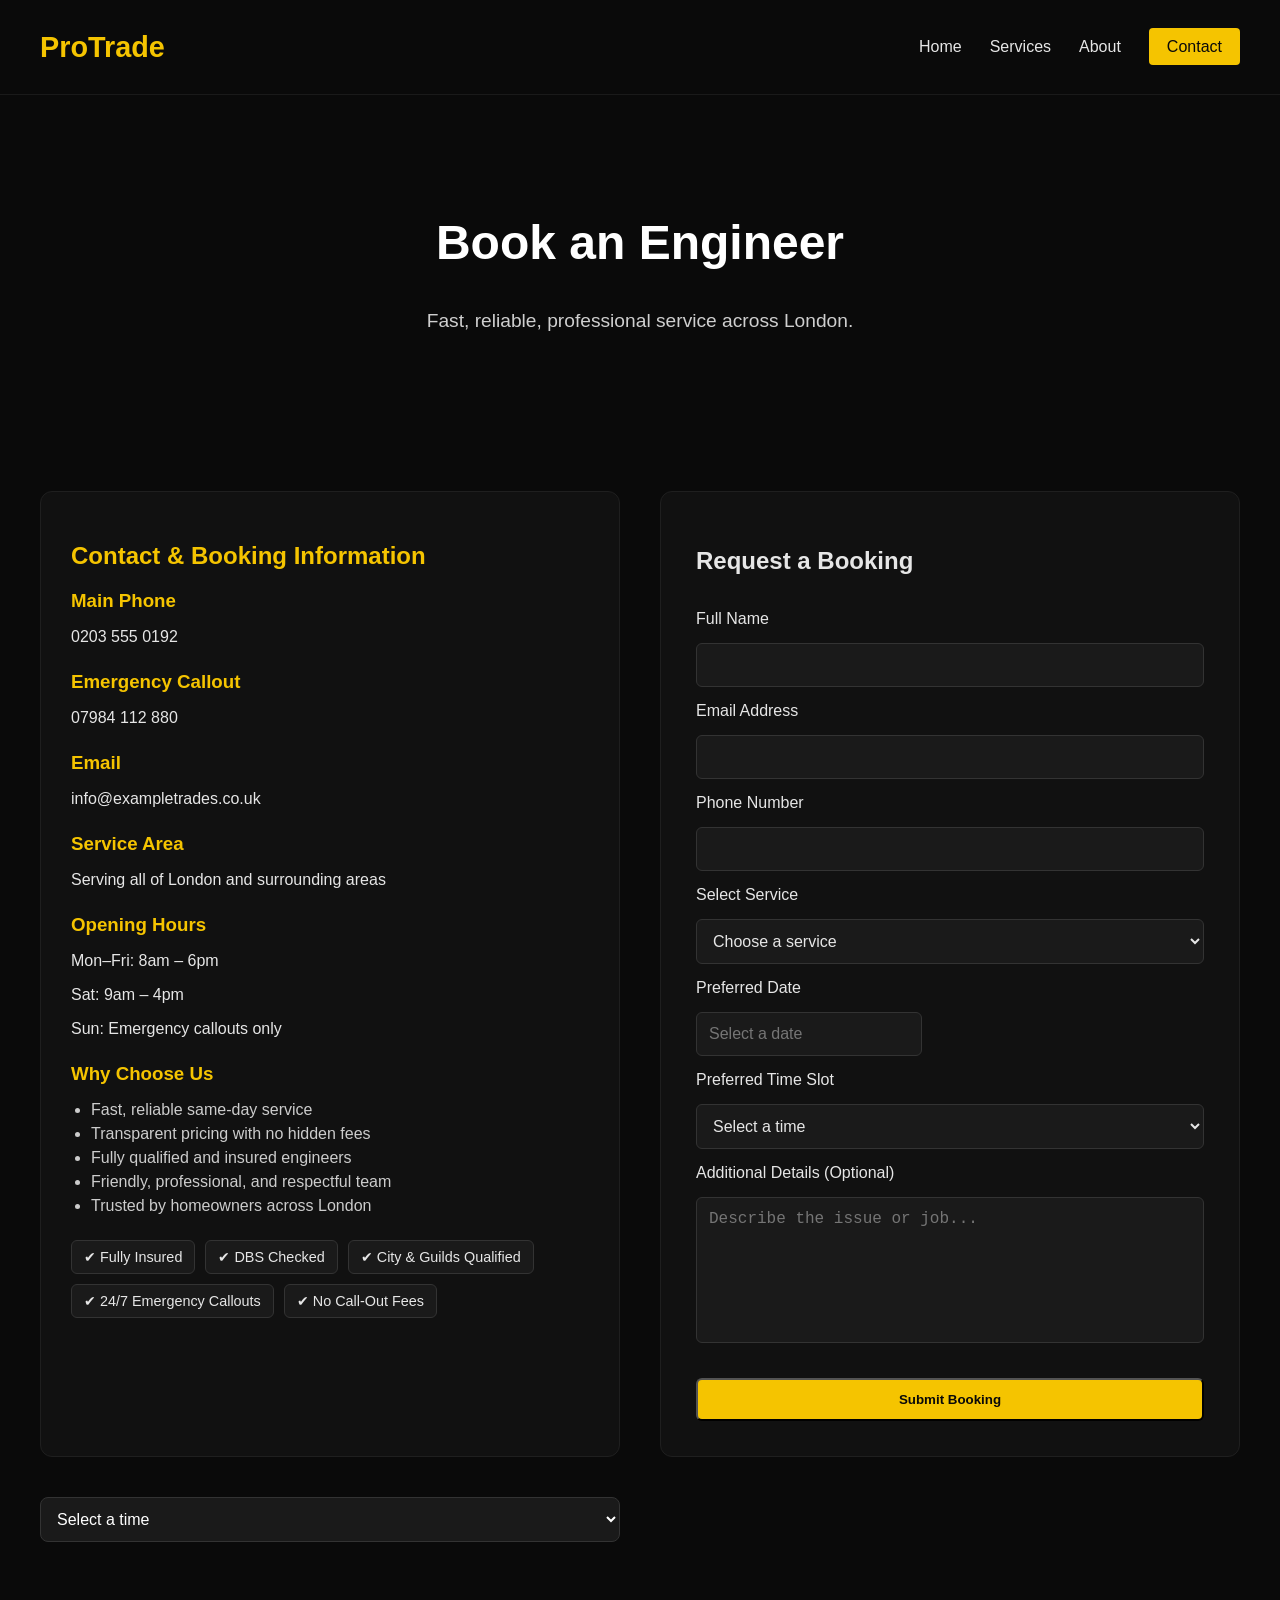
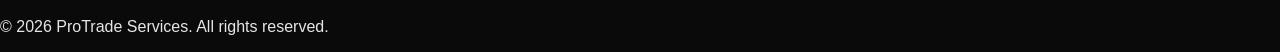
==== booking.html @ 28484be8 "Add files via upload" ====
<!DOCTYPE html>
<html lang="en">
<head>
    <meta charset="UTF-8">
    <meta name="viewport" content="width=device-width, initial-scale=1.0">
    <title>Book an Engineer – ProTrade Services</title>
    <link rel="stylesheet" href="style.css">
</head>
<body>

<header class="header">
    <div class="logo">ProTrade</div>
    <nav>
        <ul class="nav-links">
            <li><a href="index.html">Home</a></li>
            <li><a href="services.html">Services</a></li>
            <li><a href="about.html">About</a></li>
            <li><a href="contact.html" class="cta-btn">Contact</a></li>
        </ul>
    </nav>
</header>

<!-- HERO -->
<section class="booking-hero">
    <h1>Book an Engineer</h1>
    <p>Fast, reliable, professional service across London.</p>
</section>

<!-- MAIN BOOKING LAYOUT -->
<section class="booking-layout">

    <!-- LEFT COLUMN: TRUST + CONTACT -->
    <div class="booking-info">

        <h2>Contact & Booking Information</h2>

        <div class="info-block">
            <h3>Main Phone</h3>
            <p>0203 555 0192</p>
        </div>

        <div class="info-block">
            <h3>Emergency Callout</h3>
            <p>07984 112 880</p>
        </div>

        <div class="info-block">
            <h3>Email</h3>
            <p>info@exampletrades.co.uk</p>
        </div>

        <div class="info-block">
            <h3>Service Area</h3>
            <p>Serving all of London and surrounding areas</p>
        </div>

        <div class="info-block">
            <h3>Opening Hours</h3>
            <p>Mon–Fri: 8am – 6pm</p>
            <p>Sat: 9am – 4pm</p>
            <p>Sun: Emergency callouts only</p>
        </div>

        <div class="info-block">
            <h3>Why Choose Us</h3>
            <ul>
                <li>Fast, reliable same‑day service</li>
                <li>Transparent pricing with no hidden fees</li>
                <li>Fully qualified and insured engineers</li>
                <li>Friendly, professional, and respectful team</li>
                <li>Trusted by homeowners across London</li>
            </ul>
        </div>

        <div class="trust-badges">
            <span>✔ Fully Insured</span>
            <span>✔ DBS Checked</span>
            <span>✔ City & Guilds Qualified</span>
            <span>✔ 24/7 Emergency Callouts</span>
            <span>✔ No Call‑Out Fees</span>
        </div>

    </div>

    <!-- RIGHT COLUMN: BOOKING FORM -->
    <div class="booking-form-container">
        <form id="booking-form" class="booking-form">

            <h2>Request a Booking</h2>

            <label>Full Name</label>
            <input type="text" id="name" required>

            <label>Email Address</label>
            <input type="email" id="email" required>

            <label>Phone Number</label>
            <input type="tel" id="phone" required>

            <label>Select Service</label>
            <select id="service" required>
                <option value="">Choose a service</option>
                <option>Plumbing</option>
                <option>Electrical</option>
                <option>Gas Engineering</option>
                <option>Heating</option>
                <option>General Repairs</option>
            </select>

            <label>Preferred Date</label>
            <div class="calendar-wrapper">
                <input type="text" id="date" placeholder="Select a date" readonly required>
                <div id="calendar" class="calendar hidden"></div>
            </div>

            <p id="date-warning" class="date-warning" style="display:none;">
                This date is unavailable. Please choose another.
            </p>

            <label>Preferred Time Slot</label>
            <select id="time-slot" required>
                <option value="">Select a time</option>
            </select>

            <label>Additional Details (Optional)</label>
            <textarea id="details" placeholder="Describe the issue or job..."></textarea>

            <button type="submit" class="primary-btn">Submit Booking</button>

            <p id="confirmation-message" class="confirmation-message" style="display:none;">
                Thank you! Your booking request has been submitted. We’ll contact you shortly.
            </p>


        </form>
    </div>
<select id="time-select">
    <option value="">Select a time</option>
    <option value="08:00">08:00</option>
    <option value="10:00">10:00</option>
    <option value="12:00">12:00</option>
    <option value="14:00">14:00</option>
    <option value="16:00">16:00</option>
    <option value="18:00">18:00</option>
</select>
</section>

<footer>
    <p>© 2026 ProTrade Services. All rights reserved.</p>
</footer>

<script>
// =========================
// ELEMENT REFERENCES
// =========================
const dateInput = document.getElementById("date");
const calendar = document.getElementById("calendar");
const warning = document.getElementById("date-warning");
const timeSlotSelect = document.getElementById("time-slot");

// =========================
// UNAVAILABLE DATES + TIME SLOTS
// =========================
const unavailableDates = [
    "2026-03-15",
    "2026-03-18",
    "2026-03-22"
];

const timeSlots = {
    "default": ["09:00", "11:00", "13:00", "15:00"],
    "2026-03-15": [],
    "2026-03-18": ["11:00"],
    "2026-03-22": []
};

// =========================
// WEEKEND CHECK
// =========================
function isWeekend(date) {
    const day = new Date(date).getDay();
    return day === 0 || day === 6;
}

// =========================
// SHAKE + RED HIGHLIGHT
// =========================
function triggerErrorAnimation() {
    dateInput.classList.add("date-error");
    setTimeout(() => dateInput.classList.remove("date-error"), 600);
}

// =========================
// LOAD TIME SLOTS
// =========================
function loadTimeSlots(date) {
    timeSlotSelect.innerHTML = "<option value=''>Select a time</option>";

    const slots = timeSlots[date] || timeSlots["default"];

    if (slots.length === 0) {
        timeSlotSelect.innerHTML = "<option>No available slots</option>";
        timeSlotSelect.disabled = true;
    } else {
        timeSlotSelect.disabled = false;
        slots.forEach(slot => {
            const option = document.createElement("option");
            option.value = slot;
            option.textContent = slot;
            timeSlotSelect.appendChild(option);
        });
    }
}

// =========================
// CUSTOM AIRBNB-STYLE CALENDAR
// =========================
let currentMonth = new Date().getMonth();
let currentYear = new Date().getFullYear();

function renderCalendar(month, year) {
    calendar.innerHTML = "";

    const header = document.createElement("div");
    header.className = "calendar-header";

    const prevBtn = document.createElement("button");
    prevBtn.textContent = "‹";
    prevBtn.onclick = () => {
        currentMonth--;
        if (currentMonth < 0) {
            currentMonth = 11;
            currentYear--;
        }
        renderCalendar(currentMonth, currentYear);
    };

    const nextBtn = document.createElement("button");
    nextBtn.textContent = "›";
    nextBtn.onclick = () => {
        currentMonth++;
        if (currentMonth > 11) {
            currentMonth = 0;
            currentYear++;
        }
        renderCalendar(currentMonth, currentYear);
    };

    const title = document.createElement("h3");
    title.textContent = new Date(year, month).toLocaleString("default", {
        month: "long",
        year: "numeric"
    });

    header.append(prevBtn, title, nextBtn);
    calendar.appendChild(header);

    const grid = document.createElement("div");
    grid.className = "calendar-grid";

    const days = ["Sun", "Mon", "Tue", "Wed", "Thu", "Fri", "Sat"];
    days.forEach(d => {
        const label = document.createElement("div");
        label.textContent = d;
        label.style.fontWeight = "bold";
        grid.appendChild(label);
    });

    const firstDay = new Date(year, month, 1).getDay();
    const totalDays = new Date(year, month + 1, 0).getDate();

    for (let i = 0; i < firstDay; i++) {
        grid.appendChild(document.createElement("div"));
    }

    for (let day = 1; day <= totalDays; day++) {
        const date = new Date(year, month, day);
        const dateStr = date.toISOString().split("T")[0];

        const cell = document.createElement("div");
        cell.className = "calendar-day";
        cell.textContent = day;

        if (dateStr === new Date().toISOString().split("T")[0]) {
            cell.classList.add("today");
        }

        const isBlocked = unavailableDates.includes(dateStr) || isWeekend(dateStr);

        if (isBlocked) {
            cell.classList.add("disabled");

            // Shake + highlight when clicking disabled dates
            cell.onclick = () => {
                warning.style.display = "block";
                triggerErrorAnimation();
            };

        } else {
            cell.onclick = () => {
                dateInput.value = dateStr;
                warning.style.display = "none";

                document.querySelectorAll(".calendar-day").forEach(d =>
                    d.classList.remove("selected")
                );
                cell.classList.add("selected");

                calendar.classList.add("hidden");
                loadTimeSlots(dateStr);
            };
        }

        grid.appendChild(cell);
    }

    calendar.appendChild(grid);
}

// =========================
// OPEN/CLOSE CALENDAR
// =========================
dateInput.addEventListener("click", () => {
    calendar.classList.toggle("hidden");
    renderCalendar(currentMonth, currentYear);
});
</script>

<script>
// =========================
// FORM SUBMISSION
// =========================
document.getElementById("booking-form").addEventListener("submit", function(e) {
    e.preventDefault();
    document.getElementById("confirmation-message").style.display = "block";
    this.reset();
});

// Read URL parameters
const params = new URLSearchParams(window.location.search);

const selectedService = params.get("service");
const selectedUrgency = params.get("urgency");
const selectedJob = params.get("job");

// Auto-fill service
if (selectedService) {
    const serviceDropdown = document.getElementById("service-select");
    if (serviceDropdown) {
        serviceDropdown.value = selectedService;
    }
}

// Auto-fill urgency
if (selectedUrgency) {
    const urgencyDropdown = document.getElementById("urgency-select");
    if (urgencyDropdown) {
        urgencyDropdown.value = selectedUrgency;
    }
}

// Auto-fill job size (optional)
if (selectedJob) {
    const jobDropdown = document.getElementById("job-size-select");
    if (jobDropdown) {
        jobDropdown.value = selectedJob;
    }
}

// Auto-select earliest same-day slot
if (selectedUrgency === "same-day") {
    const timeDropdown = document.getElementById("time-select");

    if (timeDropdown) {
        const now = new Date();
        const currentHour = now.getHours();

        // Find the next available slot today
        let bestSlot = null;

        for (let option of timeDropdown.options) {
            const hour = parseInt(option.value.split(":")[0]);

            if (hour >= currentHour) {
                bestSlot = option.value;
                break;
            }
        }

        // If no slots left today, pick first slot tomorrow
        if (!bestSlot) {
            bestSlot = timeDropdown.options[0].value;
        }

        timeDropdown.value = bestSlot;
    }
}

</script>
</body>
</html>
---- style.css ----
/* ============================
   GLOBAL THEME — KK Inspired
============================ */
body {
    margin: 0;
    font-family: "Montserrat", sans-serif;
    background: #0A0A0A;
    color: #E6E6E6;
}

/* ============================
   HEADER
============================ */
.header {
    display: flex;
    justify-content: space-between;
    align-items: center;
    padding: 22px 40px;
    background: #0A0A0A;
    border-bottom: 1px solid #1A1A1A;
}

.logo {
    font-size: 1.8rem;
    font-weight: 800;
    color: #F5C400;
}

.nav-links {
    list-style: none;
    display: flex;
    gap: 28px;
}

.nav-links a {
    text-decoration: none;
    color: #E6E6E6;
    font-weight: 500;
    transition: 0.2s;
}

.nav-links a:hover {
    color: #F5C400;
}

.cta-btn {
    background: #F5C400;
    padding: 10px 18px;
    border-radius: 4px;
    color: #0A0A0A !important;
    font-weight: 700;
}

/* ============================
   HERO SECTIONS
============================ */
.hero,
.booking-hero {
    padding: 80px 40px;
    text-align: center;
    background: #0A0A0A;
}

.hero-content h1,
.booking-hero h1 {
    font-size: 3rem;
    font-weight: 800;
    color: #FFFFFF;
}

.hero-content p,
.booking-hero p {
    color: #CFCFCF;
    font-size: 1.2rem;
}

.primary-btn {
    display: inline-block;
    background: #F5C400;
    color: #0A0A0A;
    padding: 12px 22px;
    border-radius: 6px;
    text-decoration: none;
    margin-top: 20px;
    font-weight: 700;
}

/* ============================
   SERVICE GRID
============================ */
.service-grid {
    display: grid;
    grid-template-columns: repeat(auto-fit, minmax(260px, 1fr));
    gap: 25px;
    padding: 50px 40px;
}

.service-card {
    background: #111111;
    padding: 25px;
    border-radius: 12px;
    border: 1px solid #1F1F1F;
    text-align: center;
    transition: 0.2s;
}

.service-card:hover {
    transform: translateY(-4px);
    border-color: #F5C400;
}

.service-card img {
    width: 100%;
    border-radius: 10px;
    margin-bottom: 15px;
}

.service-card h3 {
    color: #F5C400;
    font-weight: 700;
}

/* ============================
   WHY CHOOSE US
============================ */
.why-grid {
    display: flex;
    gap: 30px;
    padding: 40px;
}

.testimonials {
    background: #111111;
    padding: 40px;
}

.testimonial-card {
    background: #1A1A1A;
    padding: 20px;
    border-radius: 10px;
    border: 1px solid #222;
}

/* ============================
   BOOKING FORM
============================ */
.booking-form-section {
    display: flex;
    justify-content: center;
    padding: 50px 20px;
}

.booking-form {
    background: #111111;
    padding: 35px;
    border-radius: 12px;
    width: 100%;
    max-width: 550px;
    border: 1px solid #1F1F1F;
    display: flex;
    flex-direction: column;
    gap: 15px;
}

.booking-form input,
.booking-form select,
.booking-form textarea {
    padding: 12px;
    background: #1A1A1A;
    border: 1px solid #333;
    border-radius: 6px;
    color: #E6E6E6;
    font-size: 1rem;
}

.booking-form textarea {
    height: 120px;
    resize: none;
}

/* Confirmation */
.confirmation-message {
    margin-top: 15px;
    padding: 12px;
    background: #0F3D0F;
    color: #8BFF8B;
    border-radius: 6px;
    text-align: center;
}

/* ============================
   DATE WARNING + ERROR
============================ */
.date-warning {
    color: #F44336;
    background: #3A0E0E;
    padding: 10px;
    border-radius: 6px;
    margin-top: -5px;
    margin-bottom: 10px;
    font-size: 0.9rem;
}

.date-error {
    border: 2px solid #F44336 !important;
    background: #3A0E0E;
    animation: shake 0.3s ease;
}

@keyframes shake {
    0% { transform: translateX(0); }
    25% { transform: translateX(-4px); }
    50% { transform: translateX(4px); }
    75% { transform: translateX(-4px); }
    100% { transform: translateX(0); }
}

/* ============================
   CUSTOM CALENDAR UI
============================ */
.calendar-wrapper {
    position: relative;
}

#date {
    cursor: pointer;
}

.calendar {
    position: absolute;
    top: 50px;
    left: 0;
    background: #111111;
    padding: 20px;
    border-radius: 12px;
    border: 1px solid #222;
    width: 320px;
    z-index: 10;
}

.hidden {
    display: none;
}

.calendar-header {
    display: flex;
    justify-content: space-between;
    align-items: center;
    margin-bottom: 15px;
}

.calendar-header button {
    background: none;
    border: none;
    font-size: 1.4rem;
    cursor: pointer;
    color: #F5C400;
}

.calendar-grid {
    display: grid;
    grid-template-columns: repeat(7, 1fr);
    gap: 8px;
}

.calendar-day {
    text-align: center;
    padding: 10px;
    border-radius: 8px;
    cursor: pointer;
    transition: 0.2s;
    background: #1A1A1A;
}

.calendar-day:hover {
    background: #2A2A2A;
}

.calendar-day.disabled {
    color: #777;
    background: #2A2A2A;
    cursor: not-allowed;
}

.calendar-day.today {
    border: 2px solid #F5C400;
}

.calendar-day.selected {
    background: #F5C400;
    color: #0A0A0A;
}
/* ============================
   BOOKING PAGE LAYOUT
============================ */
.booking-layout {
    display: grid;
    grid-template-columns: 1fr 1fr;
    gap: 40px;
    padding: 60px 40px;
}

.booking-info {
    background: #111111;
    padding: 30px;
    border-radius: 12px;
    border: 1px solid #1F1F1F;
}

.booking-info h2 {
    color: #F5C400;
    margin-bottom: 20px;
}

.info-block {
    margin-bottom: 25px;
}

.info-block h3 {
    color: #F5C400;
    margin-bottom: 5px;
}

.info-block ul {
    padding-left: 20px;
}

.info-block ul li {
    margin-bottom: 6px;
    color: #CCCCCC;
}

.trust-badges {
    margin-top: 20px;
    display: flex;
    flex-wrap: wrap;
    gap: 10px;
}

.trust-badges span {
    background: #1A1A1A;
    padding: 8px 12px;
    border-radius: 6px;
    border: 1px solid #333;
    font-size: 0.9rem;
}

/* RIGHT COLUMN FORM CONTAINER */
.booking-form-container {
    display: flex;
    justify-content: center;
}
/* ============================
   QUOTE PAGE STYLING
============================ */

.quote-hero {
    text-align: center;
    padding: 80px 20px;
    background: #0d0d0d;
    border-bottom: 1px solid #1f1f1f;
}

.quote-hero h1 {
    font-size: 2.8rem;
    color: #F5C400;
    margin-bottom: 10px;
}

.quote-hero p {
    color: #cccccc;
    font-size: 1.1rem;
}

/* MAIN CONTAINER */
.quote-container {
    max-width: 900px;
    margin: 50px auto;
    padding: 30px;
    background: #111111;
    border-radius: 12px;
    border: 1px solid #1f1f1f;
}

/* SECTION HEADERS */
.quote-section {
    margin-bottom: 35px;
}

.quote-section h2 {
    color: #F5C400;
    margin-bottom: 15px;
}

/* CHECKBOX GROUPS */
.checkbox-group {
    display: grid;
    grid-template-columns: 1fr 1fr;
    gap: 12px;
}

.checkbox-group label {
    background: #1a1a1a;
    padding: 12px;
    border-radius: 8px;
    border: 1px solid #333;
    cursor: pointer;
    color: #cccccc;
    transition: 0.2s;
}

.checkbox-group label:hover {
    background: #222;
}

/* SELECT DROPDOWNS */
select {
    width: 100%;
    padding: 12px;
    background: #1a1a1a;
    border: 1px solid #333;
    border-radius: 8px;
    color: #ffffff;
    font-size: 1rem;
}

/* CALCULATE BUTTON */
#calculate-btn {
    width: 100%;
    padding: 15px;
    margin-top: 10px;
    background: #F5C400;
    color: #000;
    font-weight: bold;
    border: none;
    border-radius: 8px;
    cursor: pointer;
    transition: 0.2s;
}

#calculate-btn:hover {
    background: #ffdd33;
}

/* RESULT BOX */
.quote-result {
    margin-top: 40px;
    padding: 25px;
    background: #1a1a1a;
    border-radius: 10px;
    border: 1px solid #333;
    text-align: center;
}

.quote-result h2 {
    color: #F5C400;
    margin-bottom: 10px;
}

#quote-amount {
    font-size: 2.4rem;
    color: #ffffff;
    margin-bottom: 20px;
}

/* BOOK NOW BUTTON */
#book-now-btn {
    display: inline-block;
    padding: 12px 25px;
    background: #F5C400;
    color: #000;
    border-radius: 8px;
    font-weight: bold;
    text-decoration: none;
    transition: 0.2s;
}

#book-now-btn:hover {
    background: #ffdd33;
}

/* RESPONSIVE */
@media (max-width: 700px) {
    .checkbox-group {
        grid-template-columns: 1fr;
    }

    .quote-container {
        padding: 20px;
    }
}
/* ============================
   CHECKBOX ICON ENHANCEMENTS
============================ */

/* Hide the default checkbox */
.checkbox-group input[type="checkbox"] {
    display: none;
}

/* Make the label a selectable card */
.checkbox-group label {
    position: relative;
    padding: 12px 40px 12px 12px;
    background: #1a1a1a;
    border: 1px solid #333;
    border-radius: 8px;
    cursor: pointer;
    color: #cccccc;
    transition: 0.25s;
}

/* Hover effect */
.checkbox-group label:hover {
    background: #222;
    border-color: #444;
}

/* Selected state */
.checkbox-group input[type="checkbox"]:checked + label {
    border-color: #F5C400;
    background: #222;
    color: #ffffff;
    box-shadow: 0 0 10px rgba(245, 196, 0, 0.3);
}

/* Gold tick icon when selected */
.checkbox-group input[type="checkbox"]:checked + label::after {
    content: "✔";
    position: absolute;
    right: 12px;
    top: 50%;
    transform: translateY(-50%);
    color: #F5C400;
    font-size: 1.2rem;
    font-weight: bold;
}
/* ============================
   CONTACT INFO SECTION
============================ */

.contact-info {
    padding: 60px 20px;
    background: #0d0d0d;
    border-top: 1px solid #1f1f1f;
    text-align: center;
}

.contact-info h2 {
    color: #F5C400;
    margin-bottom: 10px;
}

.contact-info p {
    color: #cccccc;
    margin-bottom: 30px;
}

.contact-grid {
    display: flex;
    justify-content: center;
    gap: 40px;
    flex-wrap: wrap;
}

.contact-item {
    background: #1a1a1a;
    padding: 20px 30px;
    border-radius: 10px;
    border: 1px solid #333;
    width: 250px;
}

.contact-item h3 {
    color: #F5C400;
    margin-bottom: 8px;
}

.contact-item p {
    color: #ffffff;
    font-size: 1.1rem;
}
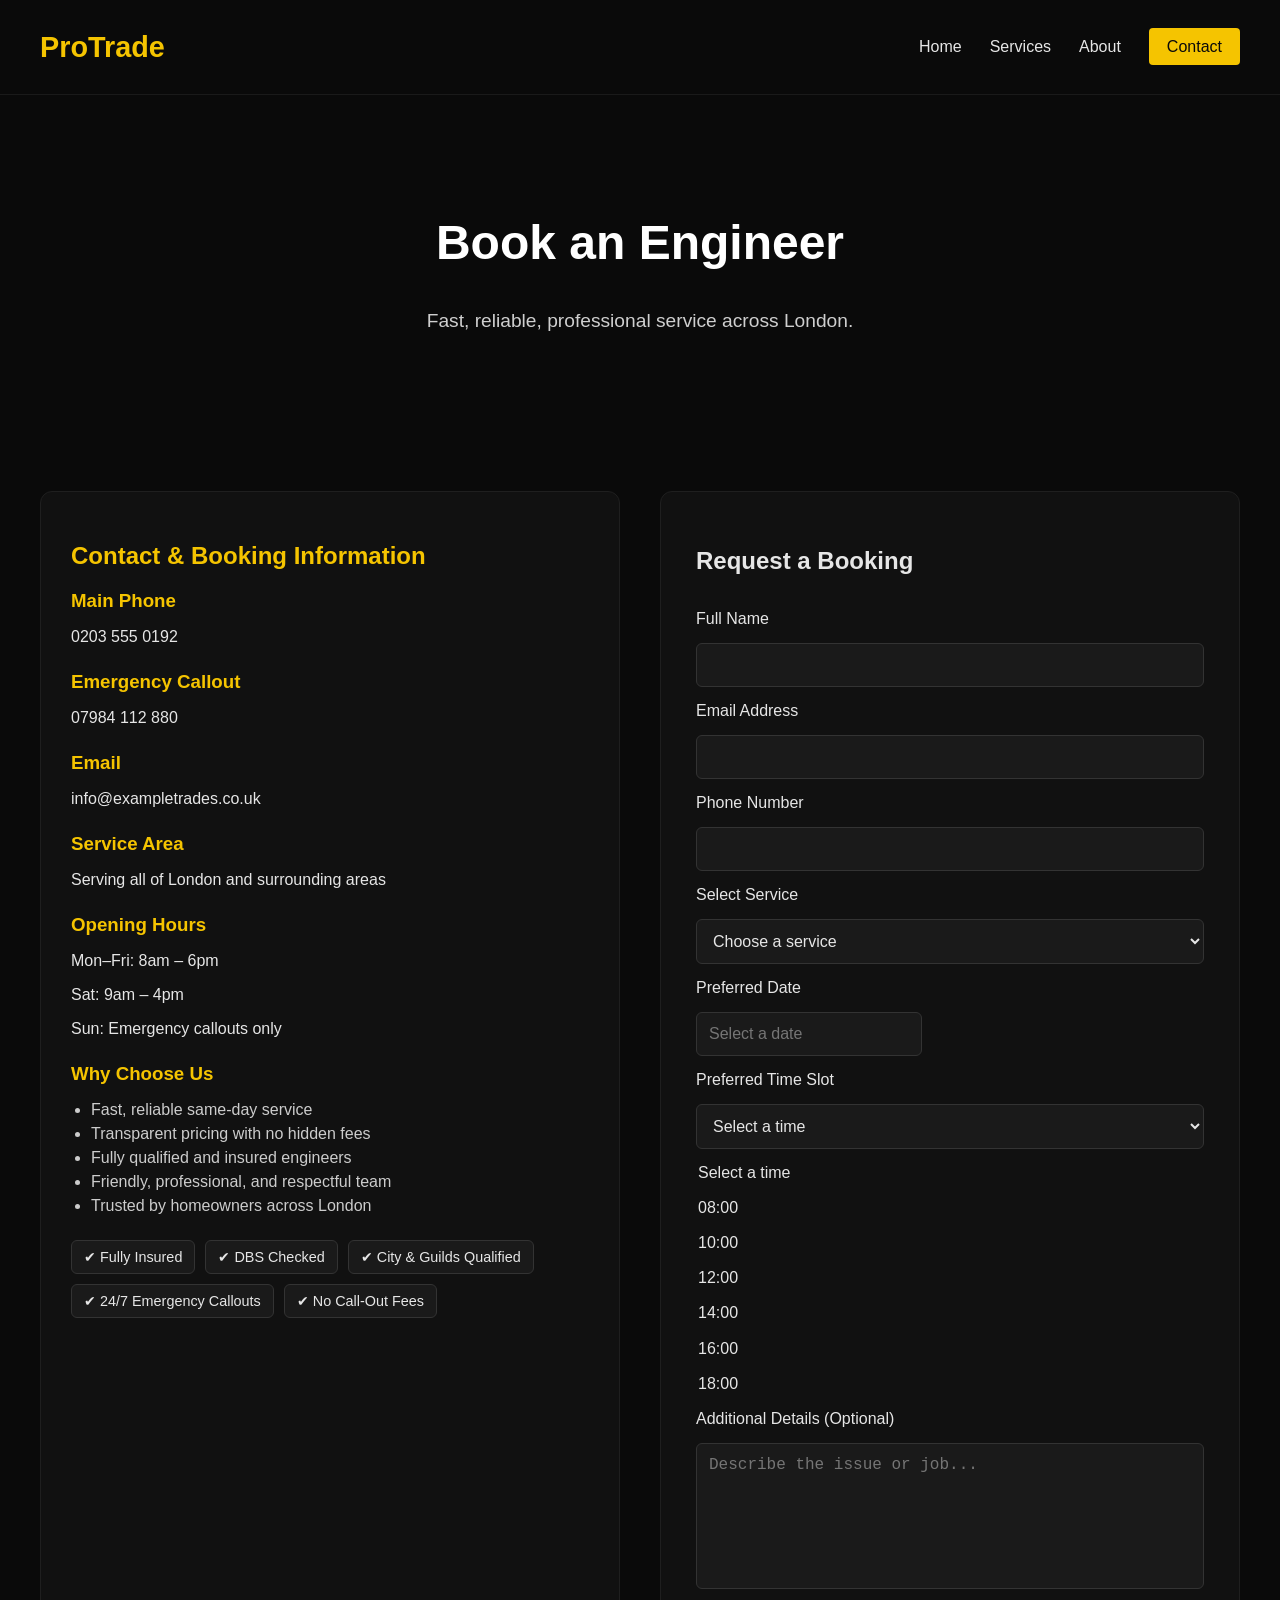
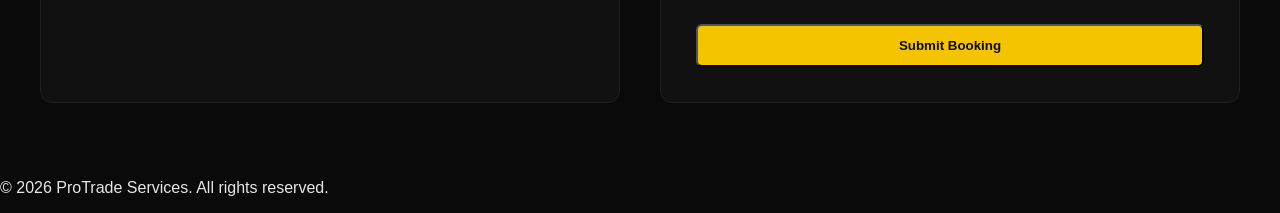
==== commit 87f90f74: "Update booking.html" ====
--- a/booking.html
+++ b/booking.html
@@ -120,21 +120,7 @@
             <label>Preferred Time Slot</label>
             <select id="time-slot" required>
                 <option value="">Select a time</option>
-            </select>
-
-            <label>Additional Details (Optional)</label>
-            <textarea id="details" placeholder="Describe the issue or job..."></textarea>
-
-            <button type="submit" class="primary-btn">Submit Booking</button>
-
-            <p id="confirmation-message" class="confirmation-message" style="display:none;">
-                Thank you! Your booking request has been submitted. We’ll contact you shortly.
-            </p>
-
-
-        </form>
-    </div>
-<select id="time-select">
+            <select id="time-select">
     <option value="">Select a time</option>
     <option value="08:00">08:00</option>
     <option value="10:00">10:00</option>
@@ -143,6 +129,19 @@
     <option value="16:00">16:00</option>
     <option value="18:00">18:00</option>
 </select>
+
+            <label>Additional Details (Optional)</label>
+            <textarea id="details" placeholder="Describe the issue or job..."></textarea>
+
+            <button type="submit" class="primary-btn">Submit Booking</button>
+
+            <p id="confirmation-message" class="confirmation-message" style="display:none;">
+                Thank you! Your booking request has been submitted. We’ll contact you shortly.
+            </p>
+
+
+        </form>
+    </div>
 </section>
 
 <footer>
@@ -398,4 +397,5 @@
 
 </script>
 </body>
-</html>+
+</html>
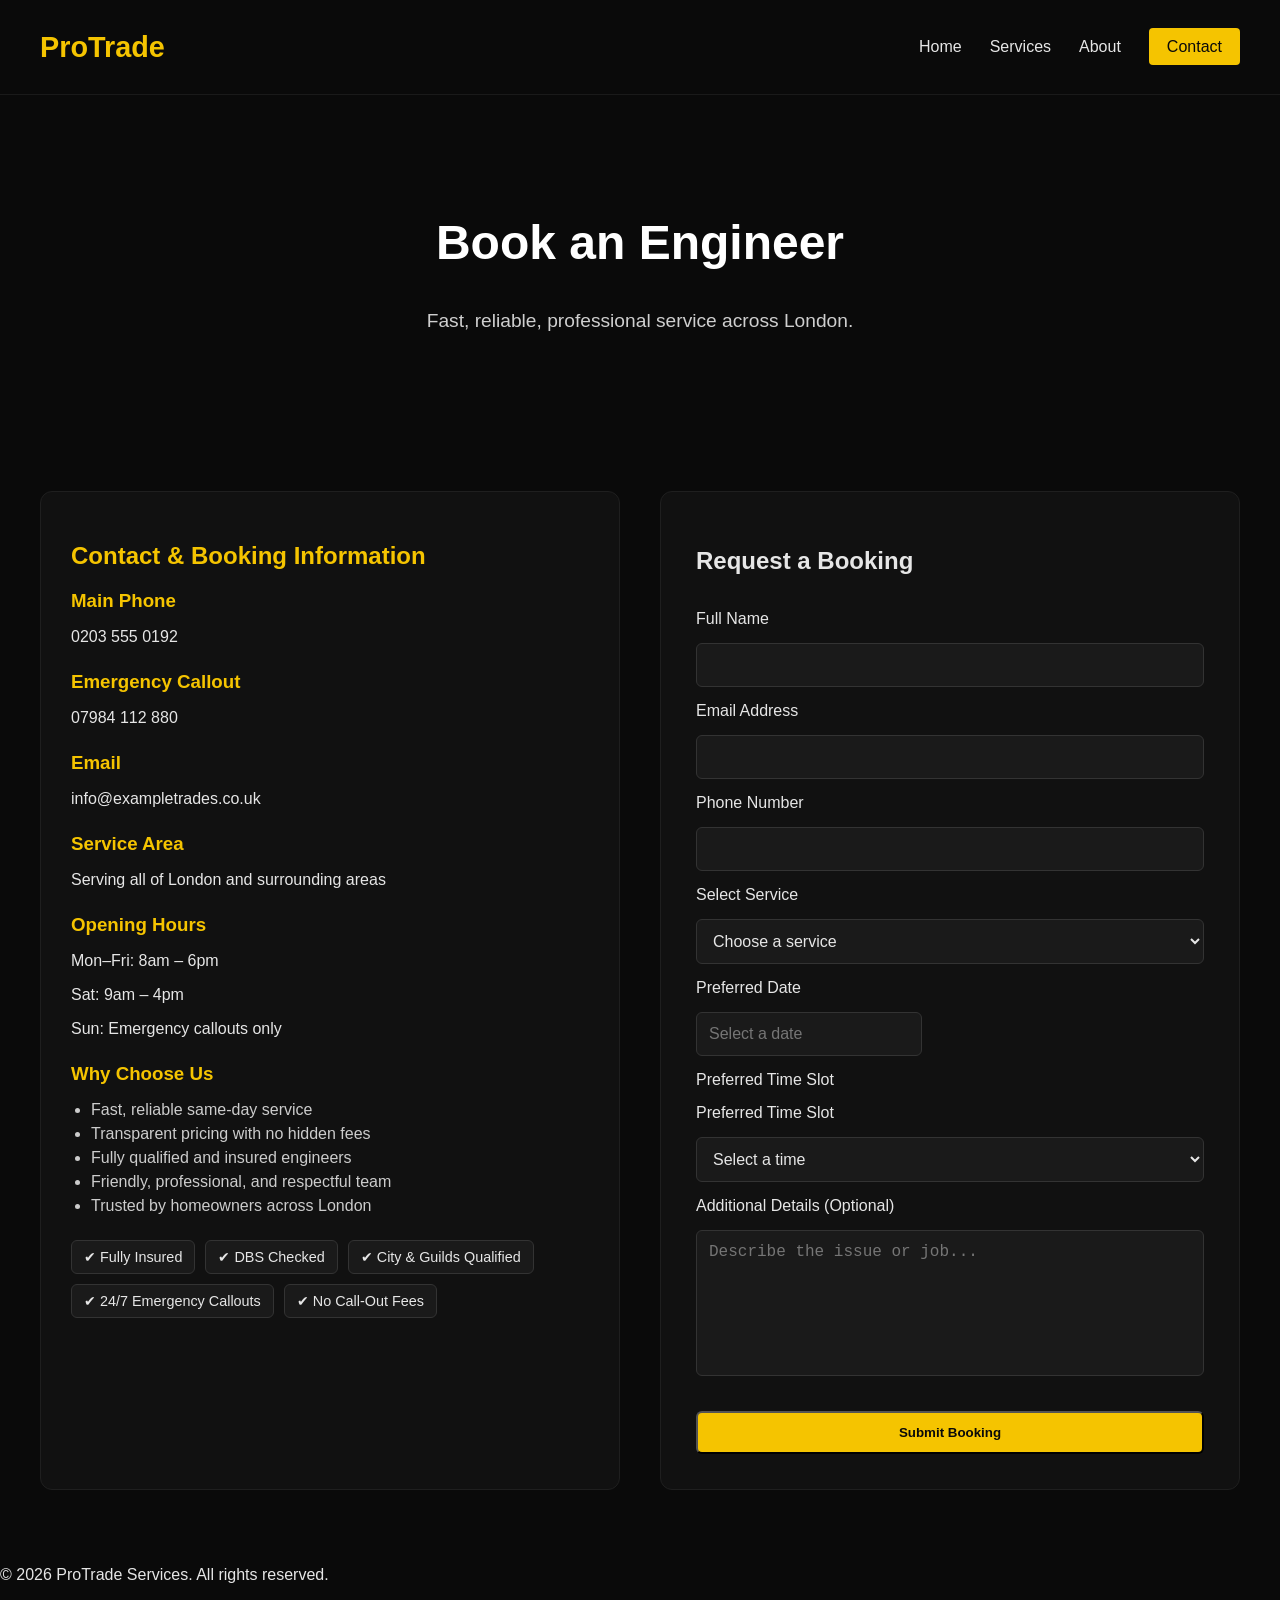
==== commit f34892f1: "Update booking.html" ====
--- a/booking.html
+++ b/booking.html
@@ -118,8 +118,7 @@
             </p>
 
             <label>Preferred Time Slot</label>
-            <select id="time-slot" required>
-                <option value="">Select a time</option>
+             <label>Preferred Time Slot</label>
             <select id="time-select">
     <option value="">Select a time</option>
     <option value="08:00">08:00</option>
@@ -399,3 +398,4 @@
 </body>
 
 </html>
+
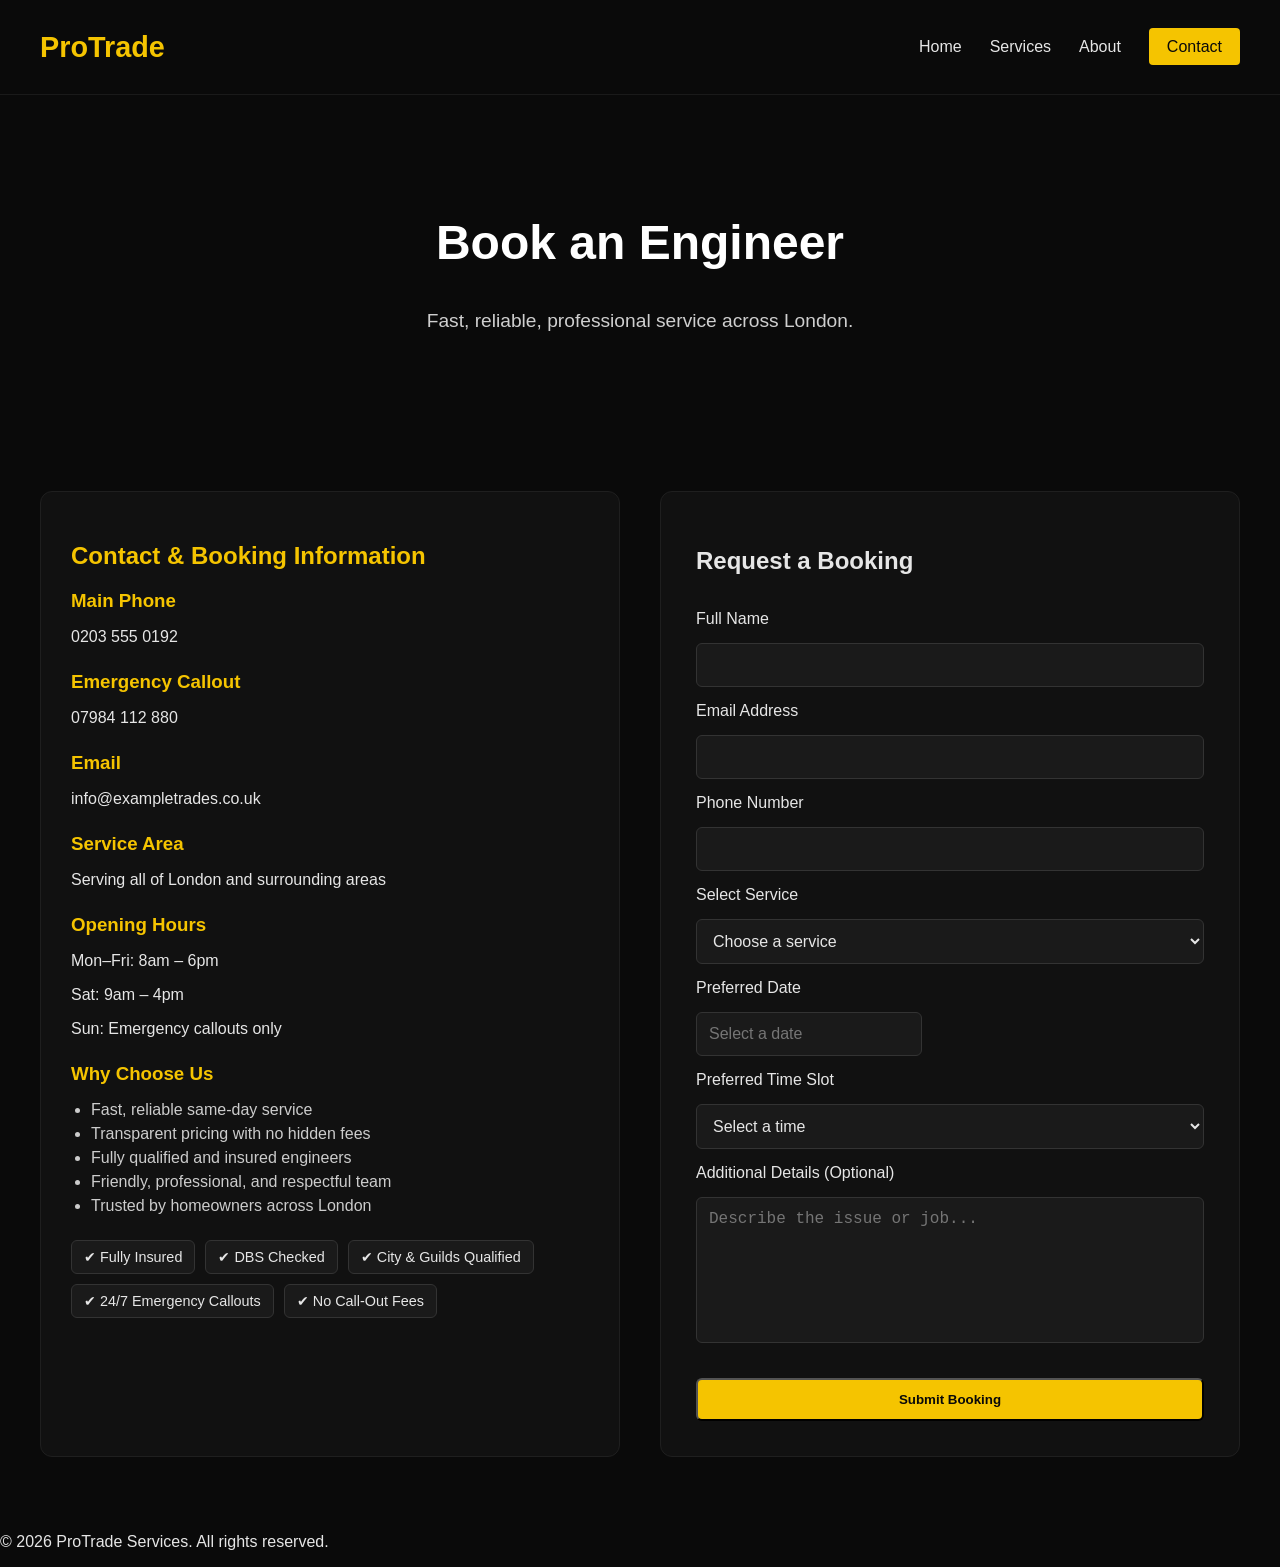
==== commit abc09354: "Update booking.html" ====
--- a/booking.html
+++ b/booking.html
@@ -118,17 +118,9 @@
             </p>
 
             <label>Preferred Time Slot</label>
-             <label>Preferred Time Slot</label>
             <select id="time-select">
     <option value="">Select a time</option>
-    <option value="08:00">08:00</option>
-    <option value="10:00">10:00</option>
-    <option value="12:00">12:00</option>
-    <option value="14:00">14:00</option>
-    <option value="16:00">16:00</option>
-    <option value="18:00">18:00</option>
 </select>
-
             <label>Additional Details (Optional)</label>
             <textarea id="details" placeholder="Describe the issue or job..."></textarea>
 
@@ -399,3 +391,4 @@
 
 </html>
 
+
